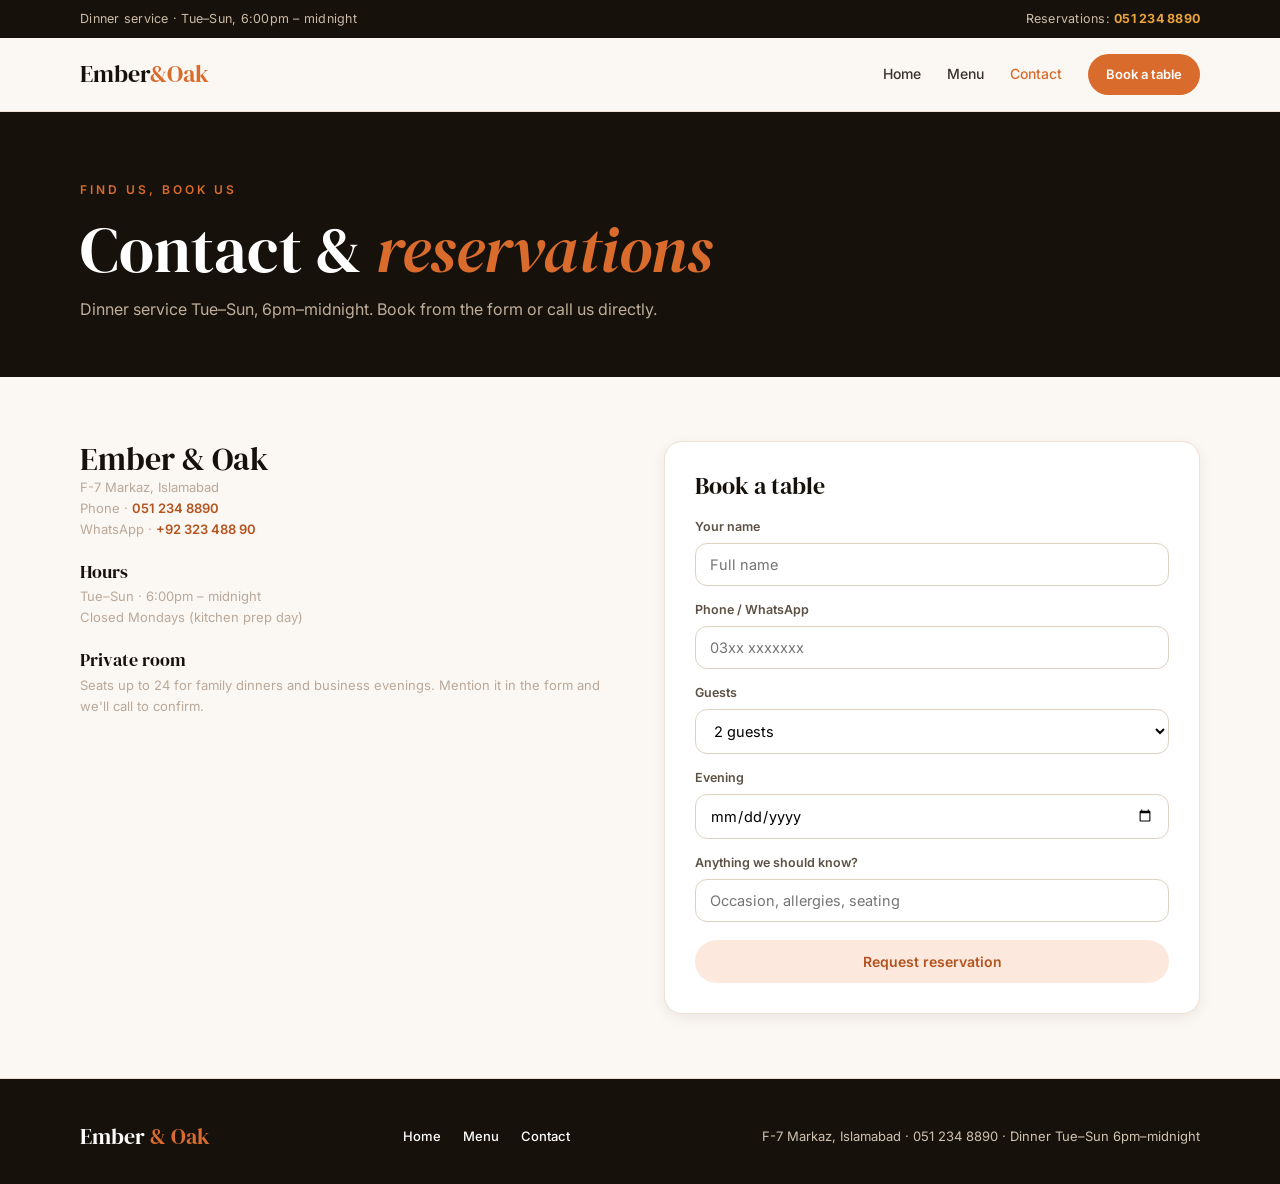
==== contact.html @ dc029efd "Ember & Oak — wood-fire restaurant site" ====
<!DOCTYPE html>
<html lang="en">
<head>
<meta charset="UTF-8" />
<meta name="viewport" content="width=device-width, initial-scale=1.0" />
<title>Contact &amp; Reservations — Ember &amp; Oak Islamabad</title>
<meta name="description" content="Reserve a table at Ember &amp; Oak, Islamabad. Dinner Tue–Sun 6pm–midnight. Private room for 24. Call 051 234 8890 or book online." />
<link rel="preconnect" href="https://fonts.googleapis.com" />
<link rel="preconnect" href="https://fonts.gstatic.com" crossorigin />
<link href="https://fonts.googleapis.com/css2?family=DM+Serif+Display:ital@0;1&family=Inter:wght@400;500;600;700&display=swap" rel="stylesheet" />
<link rel="stylesheet" href="css/style.css" />
</head>
<body>
<div class="sp" id="sp" aria-hidden="true"></div>
<a class="skip" href="#main">Skip to content</a>
<div class="top-bar"><div class="container"><span>Dinner service · Tue–Sun, 6:00pm – midnight</span><span>Reservations: <strong>051 234 8890</strong></span></div></div>
<header id="site-header">
  <div class="container nav">
    <a class="brand" href="index.html">Ember<span>&amp;Oak</span></a>
    <nav class="nav-links" id="nav-links" aria-label="Primary">
      <a href="index.html">Home</a>
      <a href="menu.html">Menu</a>
      <a href="contact.html" aria-current="page">Contact</a>
      <a class="btn btn-flame" href="contact.html#book">Book a table</a>
    </nav>
    <a class="btn btn-flame" href="contact.html#book">Book a table</a>
    <button class="nav-toggle" id="nav-toggle" aria-expanded="false" aria-controls="nav-links" aria-label="Toggle navigation menu">
      <svg width="20" height="20" viewBox="0 0 24 24" fill="none" stroke="currentColor" stroke-width="2" stroke-linecap="round" aria-hidden="true"><line x1="3" y1="6" x2="21" y2="6"/><line x1="3" y1="12" x2="21" y2="12"/><line x1="3" y1="18" x2="21" y2="18"/></svg>
    </button>
  </div>
</header>

<main id="main">
  <section class="page-hero">
    <div class="container">
      <span class="kicker">Find us, book us</span>
      <h1>Contact &amp; <em>reservations</em></h1>
      <p>Dinner service Tue–Sun, 6pm–midnight. Book from the form or call us directly.</p>
    </div>
  </section>

  <section class="contact">
    <div class="container contact-grid">
      <div class="contact-info">
        <h2>Ember &amp; Oak</h2>
        <p class="dish-note">F-7 Markaz, Islamabad<br />Phone · <a href="tel:0512348890">051 234 8890</a><br />WhatsApp · <a href="https://wa.me/9232348890">+92 323 488 90</a></p>
        <h3>Hours</h3>
        <p class="dish-note">Tue–Sun · 6:00pm – midnight<br />Closed Mondays (kitchen prep day)</p>
        <h3>Private room</h3>
        <p class="dish-note">Seats up to 24 for family dinners and business evenings. Mention it in the form and we'll call to confirm.</p>
      </div>
      <form class="appt-card booking-form" id="book">
        <h3>Book a table</h3>
        <div class="field">
          <label for="bname">Your name</label>
          <input id="bname" name="bname" type="text" placeholder="Full name" required />
        </div>
        <div class="field">
          <label for="bphone">Phone / WhatsApp</label>
          <input id="bphone" name="bphone" type="tel" placeholder="03xx xxxxxxx" required />
        </div>
        <div class="field">
          <label for="bguests">Guests</label>
          <select id="bguests" name="bguests">
            <option>2 guests</option>
            <option>3–4 guests</option>
            <option>5–6 guests</option>
            <option>7–10 guests</option>
            <option>Private room (up to 24)</option>
          </select>
        </div>
        <div class="field">
          <label for="bdate">Evening</label>
          <input id="bdate" name="bdate" type="date" required />
        </div>
        <div class="field">
          <label for="bnote">Anything we should know?</label>
          <input id="bnote" name="bnote" type="text" placeholder="Occasion, allergies, seating" />
        </div>
        <button class="btn btn-soft btn-block" type="submit">Request reservation</button>
        <p class="form-note" id="form-note" hidden>Thanks — our team reads every request and confirms by phone within a few hours.</p>
      </form>
    </div>
  </section>
</main>

<footer>
  <div class="container foot">
    <div class="f-brand">Ember <span>&amp; Oak</span></div>
    <div class="f-links"><a href="index.html">Home</a><a href="menu.html">Menu</a><a href="contact.html">Contact</a></div>
    <p>F-7 Markaz, Islamabad · <a href="tel:0512348890">051 234 8890</a> · Dinner Tue–Sun 6pm–midnight</p>
  </div>
</footer>
<script src="js/main.js"></script>
</body>
</html>
---- css/style.css ----
:root{
  --flame:#D96C2C;
  --flame-dark:#B4531F;
  --flame-soft:#FCE8DC;
  --ink:#17110B;
  --ink2:#241B12;
  --muted:#B9A99A;
  --bg:#FBF7F2;
  --card:#fff;
  --line:#EDE2D4;
  --amber:#E8A33D;
  --shadow-sm:0 4px 14px rgba(23,17,11,.07);
  --shadow-lg:0 30px 70px rgba(60,25,5,.4);
  --radius:18px;
  --serif:"DM Serif Display",Georgia,serif;
  --sans:"Inter",system-ui,sans-serif;
}
*{margin:0;padding:0;box-sizing:border-box}
html{scroll-behavior:smooth}
body{font-family:var(--sans);color:var(--ink);background:var(--bg);line-height:1.6;-webkit-font-smoothing:antialiased}
a{color:inherit;text-decoration:none}
img{max-width:100%;display:block}
svg{vertical-align:middle}
.container{width:min(1120px,92vw);margin:0 auto}
.skip{position:absolute;left:-999px;top:0;background:var(--flame);color:#fff;padding:10px 16px;z-index:99}
.skip:focus{left:0}
.sp{position:fixed;inset:0;background:var(--bg);z-index:998}
.sp.go{opacity:0;pointer-events:none;transition:.4s}

::selection{background:var(--flame);color:#fff}
h1,h2,h3{font-family:var(--serif);font-weight:400;line-height:1.15}
h1{font-size:clamp(38px,5.5vw,64px)}
h2{font-size:clamp(26px,3.4vw,40px)}
h3{font-size:20px}
em{font-style:italic;color:var(--flame)}
.btn{display:inline-flex;align-items:center;gap:8px;border:none;cursor:pointer;font-family:var(--sans);font-weight:600;font-size:14px;padding:13px 24px;border-radius:999px;transition:.25s;white-space:nowrap}
.btn-flame{background:var(--flame);color:#fff}
.btn-flame:hover{background:var(--flame-dark);transform:translateY(-1px)}
.btn-soft{background:var(--flame-soft);color:var(--flame-dark)}
.btn-soft:hover{background:var(--flame);color:#fff}
.btn-ghost-light{background:transparent;color:#fff;border:1px solid rgba(255,255,255,.35)}
.btn-ghost-light:hover{border-color:#fff}
.btn-solid{background:var(--ink);color:#fff}
.btn-solid:hover{background:var(--ink2)}
.btn-lg{padding:15px 34px;font-size:15px}
.btn-block{width:100%;justify-content:center;margin-top:4px}

.top-bar{background:var(--ink);color:#cdbca8;font-size:12.5px;letter-spacing:.02em}
.top-bar .container{display:flex;justify-content:space-between;padding:9px 0;flex-wrap:wrap;gap:4px}
.top-bar strong{color:var(--amber)}

header{position:sticky;top:0;z-index:50;background:rgba(251,247,242,.92);backdrop-filter:blur(10px);border-bottom:1px solid var(--line)}
.nav{display:flex;align-items:center;justify-content:space-between;padding:16px 0;flex-wrap:wrap}
.brand{font-family:var(--serif);font-size:24px}
.brand span{color:var(--flame)}
.nav-links{display:flex;align-items:center;gap:26px;font-size:14px;font-weight:500}
.nav-links a:not(.btn){color:var(--ink);opacity:.85}
.nav-links a:not(.btn):hover,.nav-links a[aria-current=page]{color:var(--flame);opacity:1}
.nav-links .btn{padding:10px 18px;font-size:13px}
.nav > .btn-flame{display:none}
.nav-toggle{display:none;background:none;border:none;cursor:pointer;color:var(--ink)}

main{overflow:hidden}
.hero{position:relative;background:var(--ink);color:#fff;padding:80px 0 96px}
.hero-fx{position:absolute;inset:0;pointer-events:none}
.hero-fx .ring{position:absolute;right:-140px;top:-160px;width:520px;height:520px;border:1px solid rgba(217,108,44,.22);border-radius:50%}
.hero-fx .orb{position:absolute;border-radius:50%;filter:blur(70px)}
.hero-fx .o1{width:420px;height:420px;right:-120px;bottom:-160px;background:radial-gradient(circle,rgba(217,108,44,.28),transparent 65%)}
.hero-fx .o2{width:300px;height:300px;left:-140px;top:40px;background:radial-gradient(circle,rgba(232,163,61,.16),transparent 65%)}
.hero-fx .smoke{position:absolute;border-radius:50%;background:radial-gradient(circle,rgba(255,255,255,.05),transparent 70%);animation:drift 9s ease-in-out infinite}
.hero-fx .s1{width:180px;height:180px;left:18%;top:18%}
.hero-fx .s2{width:260px;height:260px;left:62%;bottom:4%;animation-delay:2.5s}
@keyframes drift{0%,100%{transform:translateY(0)}50%{transform:translateY(-26px)}}
.hero-grid{position:relative;display:grid;grid-template-columns:1.05fr .95fr;gap:56px;align-items:center}
.kicker{display:inline-block;font-size:12px;letter-spacing:.25em;text-transform:uppercase;font-weight:600;color:var(--flame)}
.hero h1{margin:18px 0 18px}
.hero p{color:#cfc3b2;font-size:16px;max-width:540px}
.hero-note{margin-top:16px;font-size:13.5px;color:#b8a996}
.hero-note a{color:var(--amber);font-weight:600}
.hero-actions{display:flex;gap:14px;margin-top:30px;flex-wrap:wrap}
.plate-card{background:#241b12;border:1px solid #3a2d1d;border-radius:var(--radius);padding:30px;color:#fff}
.plate-top{display:flex;justify-content:space-between;font-size:12px;color:#c8b8a2;letter-spacing:.12em;text-transform:uppercase}
.plate-top strong{color:var(--amber);font-size:15px}
.plate-name{font-family:var(--serif);font-size:30px;margin:16px 0 10px;line-height:1.15}
.plate-name small{font-family:var(--sans);font-weight:400;font-size:13.5px;color:#b8a996;display:block;margin-top:8px}
.stars{color:var(--amber);letter-spacing:3px}
.plate-note{margin-top:18px;font-size:13px;color:#b8a996;border-top:1px dashed #3a2d1d;padding-top:16px}
.rise{opacity:0;transform:translateY(26px)}
.rise.in{opacity:1;transform:none;transition:.7s cubic-bezier(.2,.7,.2,1);transition-delay:var(--d,0s)}

.band{padding:72px 0}
.sec-head{margin-bottom:36px;max-width:640px}
.sec-head h2{margin-top:12px}
.sec-head p{margin-top:12px;color:var(--muted)}
.grid3{display:grid;grid-template-columns:repeat(3,1fr);gap:20px}
.card{background:var(--card);border:1px solid var(--line);border-radius:var(--radius);padding:28px;box-shadow:var(--shadow-sm)}
.card .ico{font-size:30px;margin-bottom:10px}
.card h3{margin-bottom:8px}
.card p{color:var(--muted);font-size:14.5px}

.menu-tease{background:var(--ink);color:#fff;padding:72px 0}
.menu-tease .kicker{color:var(--amber)}
.menu-tease .sec-head p{color:#bfae9a}
.menu-tease h2{color:#fff}
.menu-tease h2 em{color:var(--amber)}
.dish{display:flex;justify-content:space-between;align-items:baseline;gap:20px;padding:18px 0;border-bottom:1px solid #e8dccb}
.menu-tease .dish,.menu-section .dish{border-color:var(--line)}
.menu-tease .dish{border-color:#33281b}
.menu-tease h3,.menu-section h3{font-size:21px}
.dish-note{font-size:13px;color:var(--muted)}
.menu-tease .dish-note{color:#b5a48f}
.price{font-family:var(--serif);color:var(--amber);font-size:20px;white-space:nowrap}
.menu-tease .price{color:var(--amber)}
.menu-cta{margin-top:32px;text-align:center}

.reserve{background:var(--flame-soft);padding:60px 0}
.reserve-flex{display:flex;align-items:center;justify-content:space-between;gap:28px;flex-wrap:wrap}
.reserve h2{margin:8px 0 8px}
.reserve p{color:#8f6b4e;max-width:480px;font-size:15px}

.page-hero{background:var(--ink);color:#fff;padding:64px 0 54px}
.page-hero h1{margin-top:12px}
.page-hero p{margin-top:10px;color:#bfae9a}
.menu-section{padding:60px 0}
.menu-section .container{display:grid;grid-template-columns:1fr 1fr;gap:36px 48px}
.menu-col h2{font-size:25px;margin-bottom:14px;color:var(--flame-dark)}
.menu-col:last-child h2{text-align:left}
.menu-section .menu-cta{grid-column:1/-1}

.contact{padding:64px 0}
.contact-grid{display:grid;grid-template-columns:1fr 1fr;gap:48px;align-items:start}
.contact-info h2{font-size:32px}
.contact-info h3{font-size:18px;margin:22px 0 4px}
.contact-info .dish-note a{color:var(--flame-dark);font-weight:600}
.appt-card{background:var(--card);border:1px solid var(--line);border-radius:var(--radius);box-shadow:var(--shadow-sm);padding:30px}
.appt-card h3{font-size:24px;margin-bottom:18px}
.field{margin-bottom:14px}
.field label{display:block;font-size:12.5px;font-weight:600;margin-bottom:6px;color:#5c5144}
.field input,.field select{width:100%;padding:12px 14px;border:1px solid #ddd2c2;border-radius:12px;font-family:var(--sans);font-size:14.5px;background:#fff}
.field input:focus,.field select:focus{outline:2px solid var(--flame);outline-offset:1px;border-color:var(--flame)}
.form-note{margin-top:12px;font-size:13px;color:var(--flame-dark);font-weight:500}

footer{border-top:1px solid var(--line);background:var(--ink);color:#cfc3b2;padding:40px 0 30px}
.foot{display:flex;align-items:center;justify-content:space-between;gap:14px;flex-wrap:wrap;font-size:13px}
.f-brand{font-family:var(--serif);font-size:22px;color:#fff}
.f-brand span{color:var(--flame)}
.f-links{display:flex;gap:22px;font-weight:500;color:#fff}
.f-links a:hover{color:var(--amber)}
.foot p a:hover{color:var(--amber)}

@media(max-width:900px){
  .grid3{grid-template-columns:1fr}
  .hero-grid,.contact-grid{grid-template-columns:1fr}
  .menu-section .container{grid-template-columns:1fr}
  .nav-toggle{display:block}
  .nav-links{display:none;position:absolute;top:100%;left:0;right:0;background:var(--bg);flex-direction:column;gap:6px;padding:14px 24px 22px;border-bottom:1px solid var(--line);box-shadow:var(--shadow-sm)}
  .nav-links.open{display:flex}
  .nav-links .btn{width:100%;justify-content:center;margin-top:6px}
  .nav > .btn-flame{display:none}
}
@media(max-width:520px){
  .hero{padding:56px 0 64px}
  .reserve-flex{flex-direction:column;align-items:flex-start}
  .top-bar .container{justify-content:center;text-align:center}
}
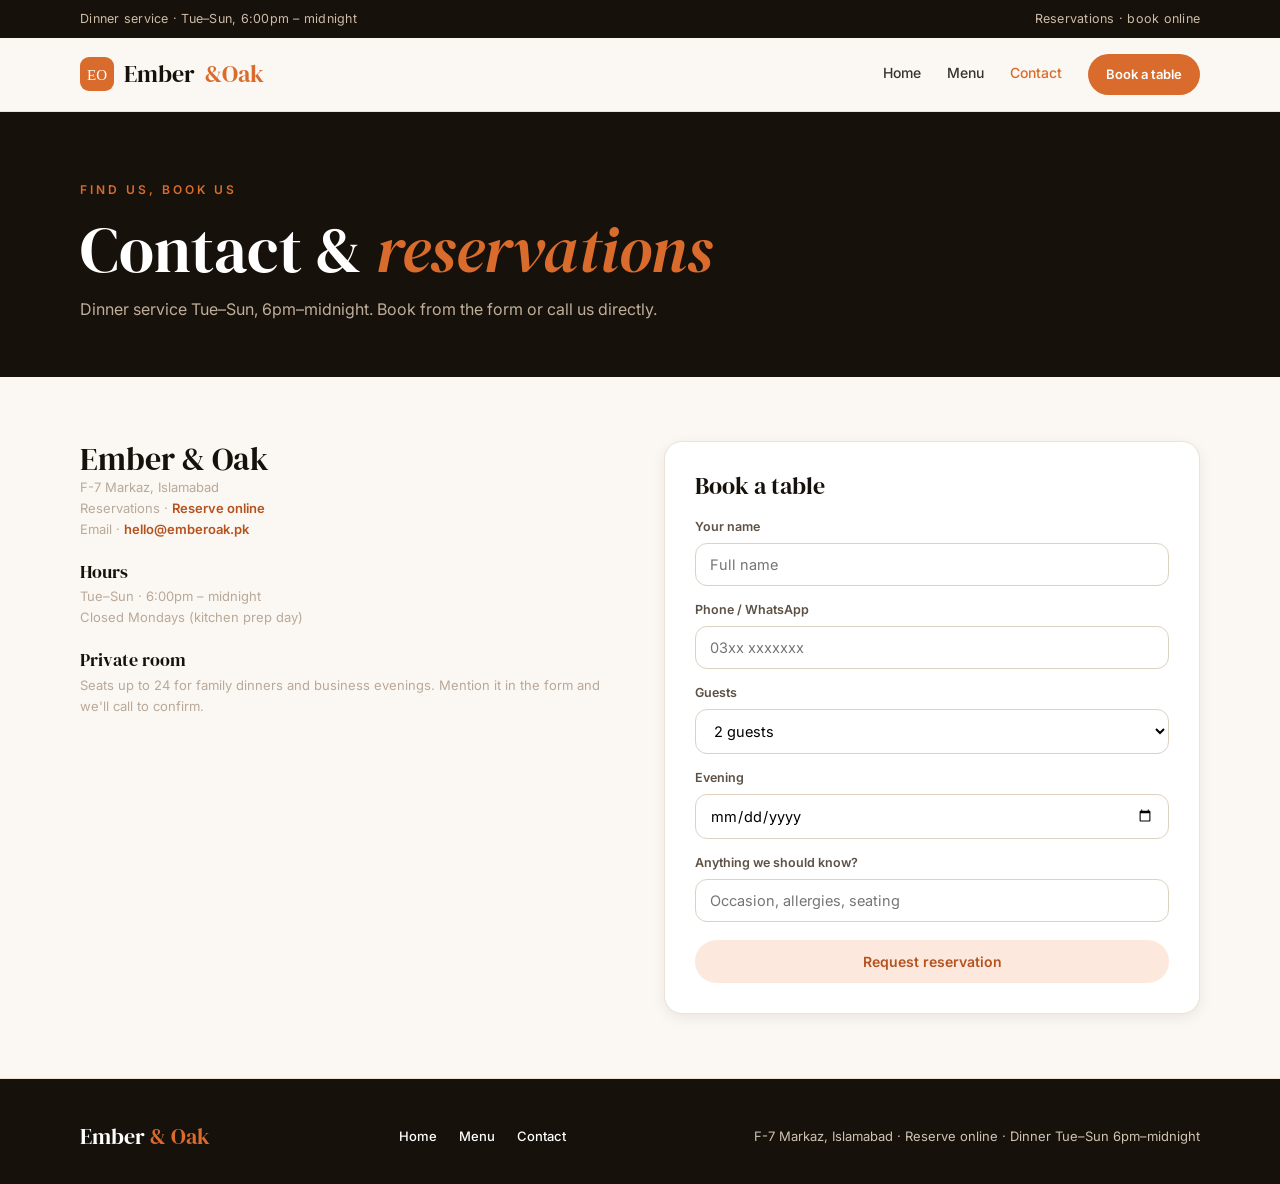
==== commit d2e052a7: "Remove phone numbers; add brand logo + header animations" ====
--- a/contact.html
+++ b/contact.html
@@ -4,7 +4,7 @@
 <meta charset="UTF-8" />
 <meta name="viewport" content="width=device-width, initial-scale=1.0" />
 <title>Contact &amp; Reservations — Ember &amp; Oak Islamabad</title>
-<meta name="description" content="Reserve a table at Ember &amp; Oak, Islamabad. Dinner Tue–Sun 6pm–midnight. Private room for 24. Call 051 234 8890 or book online." />
+<meta name="description" content="Reserve a table at Ember &amp; Oak, Islamabad. Dinner Tue–Sun 6pm–midnight. Private room for 24. Book online." />
 <link rel="preconnect" href="https://fonts.googleapis.com" />
 <link rel="preconnect" href="https://fonts.gstatic.com" crossorigin />
 <link href="https://fonts.googleapis.com/css2?family=DM+Serif+Display:ital@0;1&family=Inter:wght@400;500;600;700&display=swap" rel="stylesheet" />
@@ -13,10 +13,10 @@
 <body>
 <div class="sp" id="sp" aria-hidden="true"></div>
 <a class="skip" href="#main">Skip to content</a>
-<div class="top-bar"><div class="container"><span>Dinner service · Tue–Sun, 6:00pm – midnight</span><span>Reservations: <strong>051 234 8890</strong></span></div></div>
+<div class="top-bar"><div class="container"><span>Dinner service · Tue–Sun, 6:00pm – midnight</span><span>Reservations · <a href="contact.html#book">book online</a></span></div></div>
 <header id="site-header">
   <div class="container nav">
-    <a class="brand" href="index.html">Ember<span>&amp;Oak</span></a>
+    <a class="brand" href="index.html"><svg class="logo" width="34" height="34" viewBox="0 0 34 34" aria-hidden="true"><rect width="34" height="34" rx="9" fill="#D96C2C"/><text x="17" y="23" text-anchor="middle" font-family="Georgia,serif" font-size="15" fill="#fff">EO</text></svg>Ember<span>&amp;Oak</span></a>
     <nav class="nav-links" id="nav-links" aria-label="Primary">
       <a href="index.html">Home</a>
       <a href="menu.html">Menu</a>
@@ -43,7 +43,7 @@
     <div class="container contact-grid">
       <div class="contact-info">
         <h2>Ember &amp; Oak</h2>
-        <p class="dish-note">F-7 Markaz, Islamabad<br />Phone · <a href="tel:0512348890">051 234 8890</a><br />WhatsApp · <a href="https://wa.me/9232348890">+92 323 488 90</a></p>
+        <p class="dish-note">F-7 Markaz, Islamabad<br />Reservations · <a href="contact.html#book">Reserve online</a><br />Email · <a href="mailto:hello@emberoak.pk">hello@emberoak.pk</a></p>
         <h3>Hours</h3>
         <p class="dish-note">Tue–Sun · 6:00pm – midnight<br />Closed Mondays (kitchen prep day)</p>
         <h3>Private room</h3>
@@ -88,7 +88,7 @@
   <div class="container foot">
     <div class="f-brand">Ember <span>&amp; Oak</span></div>
     <div class="f-links"><a href="index.html">Home</a><a href="menu.html">Menu</a><a href="contact.html">Contact</a></div>
-    <p>F-7 Markaz, Islamabad · <a href="tel:0512348890">051 234 8890</a> · Dinner Tue–Sun 6pm–midnight</p>
+    <p>F-7 Markaz, Islamabad · <a href="contact.html#book">Reserve online</a> · Dinner Tue–Sun 6pm–midnight</p>
   </div>
 </footer>
 <script src="js/main.js"></script>
--- a/css/style.css
+++ b/css/style.css
@@ -49,19 +49,26 @@
 .top-bar .container{display:flex;justify-content:space-between;padding:9px 0;flex-wrap:wrap;gap:4px}
 .top-bar strong{color:var(--amber)}
 
-header{position:sticky;top:0;z-index:50;background:rgba(251,247,242,.92);backdrop-filter:blur(10px);border-bottom:1px solid var(--line)}
+header{position:sticky;top:0;z-index:50;background:rgba(251,247,242,.92);backdrop-filter:blur(10px);border-bottom:1px solid var(--line);animation:navIn .7s cubic-bezier(.2,.7,.2,1) both}
+@keyframes navIn{from{transform:translateY(-100%);opacity:0}to{transform:none;opacity:1}}
 .nav{display:flex;align-items:center;justify-content:space-between;padding:16px 0;flex-wrap:wrap}
-.brand{font-family:var(--serif);font-size:24px}
+.brand{font-family:var(--serif);font-size:24px;display:flex;align-items:center;gap:10px}
+.brand .logo{width:34px;height:34px;flex:none;animation:logoPop .6s .25s cubic-bezier(.34,1.56,.64,1) both}
+@keyframes logoPop{from{opacity:0;transform:scale(.4) rotate(-14deg)}to{opacity:1;transform:none}}
 .brand span{color:var(--flame)}
 .nav-links{display:flex;align-items:center;gap:26px;font-size:14px;font-weight:500}
-.nav-links a:not(.btn){color:var(--ink);opacity:.85}
+.nav-links a:not(.btn){color:var(--ink);opacity:.85;position:relative;padding-bottom:3px}
+.nav-links a:not(.btn)::after{content:"";position:absolute;left:0;bottom:0;width:0;height:1px;background:var(--flame);transition:width .3s ease}
+.nav-links a:not(.btn):hover::after{width:100%}
 .nav-links a:not(.btn):hover,.nav-links a[aria-current=page]{color:var(--flame);opacity:1}
 .nav-links .btn{padding:10px 18px;font-size:13px}
 .nav > .btn-flame{display:none}
 .nav-toggle{display:none;background:none;border:none;cursor:pointer;color:var(--ink)}
 
 main{overflow:hidden}
-.hero{position:relative;background:var(--ink);color:#fff;padding:80px 0 96px}
+.hero{position:relative;background:var(--ink);color:#fff;padding:96px 0 112px;overflow:hidden}
+.hero-img{position:absolute;inset:0;width:100%;height:100%;object-fit:cover}
+.hero-shade{position:absolute;inset:0;background:linear-gradient(100deg,rgba(23,17,11,.92) 0%,rgba(23,17,11,.78) 42%,rgba(23,17,11,.45) 100%)}
 .hero-fx{position:absolute;inset:0;pointer-events:none}
 .hero-fx .ring{position:absolute;right:-140px;top:-160px;width:520px;height:520px;border:1px solid rgba(217,108,44,.22);border-radius:50%}
 .hero-fx .orb{position:absolute;border-radius:50%;filter:blur(70px)}
@@ -78,7 +85,8 @@
 .hero-note{margin-top:16px;font-size:13.5px;color:#b8a996}
 .hero-note a{color:var(--amber);font-weight:600}
 .hero-actions{display:flex;gap:14px;margin-top:30px;flex-wrap:wrap}
-.plate-card{background:#241b12;border:1px solid #3a2d1d;border-radius:var(--radius);padding:30px;color:#fff}
+.plate-card{background:#241b12;border:1px solid #3a2d1d;border-radius:var(--radius);padding:16px 16px 26px;color:#fff}
+.plate-card img{width:100%;height:230px;object-fit:cover;border-radius:12px;margin-bottom:18px}
 .plate-top{display:flex;justify-content:space-between;font-size:12px;color:#c8b8a2;letter-spacing:.12em;text-transform:uppercase}
 .plate-top strong{color:var(--amber);font-size:15px}
 .plate-name{font-family:var(--serif);font-size:30px;margin:16px 0 10px;line-height:1.15}
@@ -87,6 +95,16 @@
 .plate-note{margin-top:18px;font-size:13px;color:#b8a996;border-top:1px dashed #3a2d1d;padding-top:16px}
 .rise{opacity:0;transform:translateY(26px)}
 .rise.in{opacity:1;transform:none;transition:.7s cubic-bezier(.2,.7,.2,1);transition-delay:var(--d,0s)}
+.hero-img{animation:herozoom 14s ease-out forwards}
+@keyframes herozoom{from{transform:scale(1.08)}to{transform:scale(1)}}
+
+.gallery{padding:72px 0 80px}
+.gal{display:grid;grid-template-columns:1fr 1fr 1fr;grid-auto-rows:230px;gap:16px}
+.gal figure{margin:0;border-radius:var(--radius);overflow:hidden;position:relative}
+.gal img{width:100%;height:100%;object-fit:cover;transition:transform .6s ease}
+.gal figure:hover img{transform:scale(1.05)}
+.gal .tall{grid-row:span 2}
+.gal .wide{grid-column:span 2}
 
 .band{padding:72px 0}
 .sec-head{margin-bottom:36px;max-width:640px}
@@ -103,7 +121,10 @@
 .menu-tease .sec-head p{color:#bfae9a}
 .menu-tease h2{color:#fff}
 .menu-tease h2 em{color:var(--amber)}
-.dish{display:flex;justify-content:space-between;align-items:baseline;gap:20px;padding:18px 0;border-bottom:1px solid #e8dccb}
+.dish{display:flex;align-items:center;gap:16px;padding:14px 0;border-bottom:1px solid #e8dccb}
+.dish img{width:88px;height:72px;object-fit:cover;border-radius:12px;flex:none}
+.dish > div{flex:1;min-width:0}
+.dish .price{margin-left:auto}
 .menu-tease .dish,.menu-section .dish{border-color:var(--line)}
 .menu-tease .dish{border-color:#33281b}
 .menu-tease h3,.menu-section h3{font-size:21px}
@@ -152,6 +173,9 @@
   .grid3{grid-template-columns:1fr}
   .hero-grid,.contact-grid{grid-template-columns:1fr}
   .menu-section .container{grid-template-columns:1fr}
+  .gal{grid-template-columns:1fr 1fr;grid-auto-rows:200px}
+  .gal .tall{grid-row:auto}
+  .gal .wide{grid-column:span 2}
   .nav-toggle{display:block}
   .nav-links{display:none;position:absolute;top:100%;left:0;right:0;background:var(--bg);flex-direction:column;gap:6px;padding:14px 24px 22px;border-bottom:1px solid var(--line);box-shadow:var(--shadow-sm)}
   .nav-links.open{display:flex}
